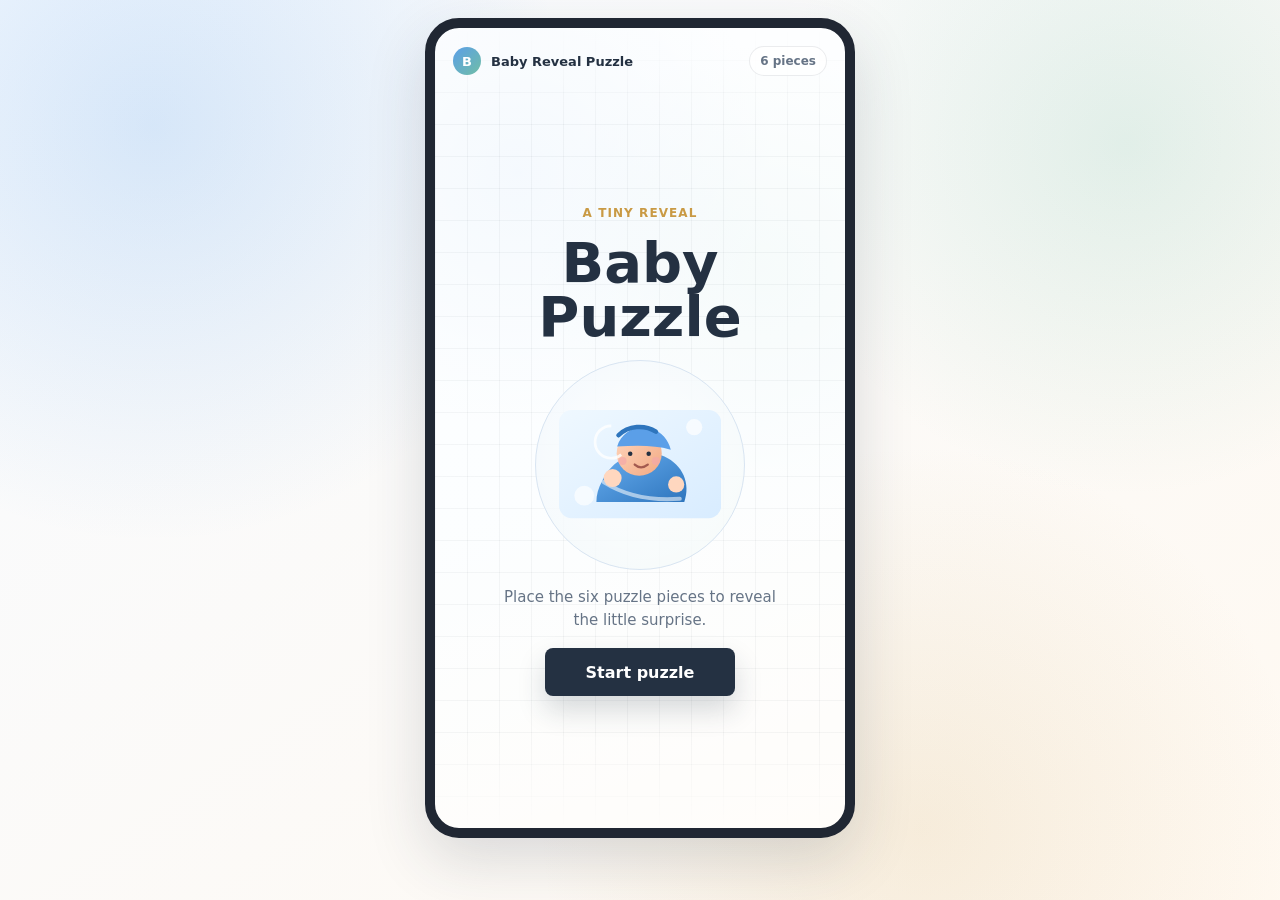
==== index.html @ ad8afa4a "Add baby reveal puzzle game" ====
<!doctype html>
<html lang="en">
<head>
  <meta charset="utf-8">
  <meta name="viewport" content="width=device-width, initial-scale=1">
  <title>Baby Boy Reveal Puzzle</title>
  <style>
    :root {
      color-scheme: light;
      --bg: #f8fbff;
      --ink: #243142;
      --muted: #667486;
      --panel: #ffffff;
      --line: #d9e5f2;
      --blue: #5b9fe8;
      --blue-deep: #2e6fb2;
      --mint: #70bea6;
      --gold: #c99a44;
      --rose: #e7a7b0;
      --shadow: 0 22px 60px rgba(36, 49, 66, 0.16);
      font-family: Inter, ui-sans-serif, system-ui, -apple-system, BlinkMacSystemFont, "Segoe UI", sans-serif;
    }

    * {
      box-sizing: border-box;
    }

    html,
    body {
      min-height: 100%;
      margin: 0;
    }

    body {
      display: grid;
      place-items: center;
      padding: 18px;
      background:
        radial-gradient(circle at 12% 14%, rgba(91, 159, 232, 0.22), transparent 26rem),
        radial-gradient(circle at 88% 16%, rgba(112, 190, 166, 0.19), transparent 22rem),
        radial-gradient(circle at 72% 92%, rgba(201, 154, 68, 0.14), transparent 24rem),
        linear-gradient(145deg, #f8fbff, #fff9f1);
      color: var(--ink);
      overflow-x: hidden;
    }

    button {
      font: inherit;
      border: 0;
      cursor: pointer;
    }

    .phone {
      width: min(430px, 100%);
      min-height: min(820px, calc(100vh - 36px));
      display: grid;
      grid-template-rows: auto 1fr auto;
      position: relative;
      overflow: hidden;
      border: 10px solid #202733;
      border-radius: 34px;
      box-shadow: var(--shadow);
      background:
        linear-gradient(rgba(255, 255, 255, 0.72), rgba(255, 255, 255, 0.72)),
        radial-gradient(circle at 20% 18%, rgba(91, 159, 232, 0.18), transparent 16rem),
        radial-gradient(circle at 80% 30%, rgba(112, 190, 166, 0.16), transparent 14rem),
        linear-gradient(160deg, #fafdff, #f4fbff 54%, #fff8ed);
    }

    .phone::before {
      content: "";
      position: absolute;
      inset: 0;
      pointer-events: none;
      background-image:
        linear-gradient(90deg, rgba(36, 49, 66, 0.045) 1px, transparent 1px),
        linear-gradient(rgba(36, 49, 66, 0.045) 1px, transparent 1px);
      background-size: 32px 32px;
      mask-image: linear-gradient(to bottom, transparent, black 12%, black 88%, transparent);
    }

    .topbar {
      position: relative;
      z-index: 2;
      display: flex;
      align-items: center;
      justify-content: space-between;
      padding: 18px 18px 8px;
      gap: 12px;
    }

    .brand {
      display: flex;
      align-items: center;
      gap: 10px;
      color: var(--ink);
      font-size: 13px;
      font-weight: 600;
    }

    .brand-mark {
      width: 28px;
      height: 28px;
      display: grid;
      place-items: center;
      border-radius: 50%;
      background: linear-gradient(135deg, var(--blue), var(--mint));
      color: #fff;
      font-weight: 700;
    }

    .status {
      border-radius: 999px;
      padding: 7px 10px;
      border: 1px solid rgba(36, 49, 66, 0.09);
      background: rgba(255, 255, 255, 0.72);
      color: var(--muted);
      font-size: 12px;
      font-weight: 600;
    }

    .screen {
      position: relative;
      z-index: 1;
      display: grid;
      align-content: center;
      gap: 18px;
      padding: 12px 18px 22px;
      min-height: 0;
    }

    .intro,
    .reveal {
      display: grid;
      justify-items: center;
      text-align: center;
      gap: 16px;
      padding: 22px 10px;
    }

    .eyebrow {
      margin: 0;
      color: var(--gold);
      text-transform: uppercase;
      letter-spacing: 0.09em;
      font-size: 12px;
      font-weight: 700;
    }

    h1,
    h2 {
      margin: 0;
      color: var(--ink);
      font-weight: 700;
      letter-spacing: 0;
    }

    h1 {
      max-width: 10ch;
      font-size: clamp(38px, 12vw, 56px);
      line-height: 0.96;
    }

    h2 {
      max-width: 12ch;
      font-size: clamp(32px, 9vw, 46px);
      line-height: 1.02;
    }

    .copy {
      max-width: 30ch;
      margin: 0;
      color: var(--muted);
      font-size: 15px;
      line-height: 1.55;
    }

    .primary,
    .secondary {
      min-height: 48px;
      min-width: 190px;
      display: inline-flex;
      align-items: center;
      justify-content: center;
      border-radius: 8px;
      padding: 12px 16px;
      font-weight: 700;
      text-decoration: none;
    }

    .primary {
      background: var(--ink);
      color: #fff;
      box-shadow: 0 14px 28px rgba(36, 49, 66, 0.18);
    }

    .secondary {
      background: rgba(255, 255, 255, 0.76);
      color: var(--ink);
      border: 1px solid var(--line);
    }

    .baby-hero {
      width: min(210px, 74vw);
      aspect-ratio: 1;
      display: grid;
      place-items: center;
      border-radius: 50%;
      background:
        radial-gradient(circle at 50% 45%, rgba(255, 255, 255, 0.96), rgba(255, 255, 255, 0.62)),
        linear-gradient(135deg, rgba(91, 159, 232, 0.2), rgba(112, 190, 166, 0.16));
      border: 1px solid var(--line);
    }

    .baby-hero svg,
    .baby-final svg {
      width: 78%;
      height: 78%;
      display: block;
    }

    .game {
      display: none;
      gap: 14px;
      align-content: start;
      padding-top: 2px;
    }

    .game.is-active {
      display: grid;
    }

    .board-wrap {
      display: grid;
      justify-items: center;
      gap: 10px;
    }

    .board {
      width: min(336px, calc(100vw - 72px));
      aspect-ratio: 3 / 2;
      display: grid;
      grid-template-columns: repeat(3, 1fr);
      grid-template-rows: repeat(2, 1fr);
      gap: 6px;
      padding: 6px;
      border-radius: 12px;
      border: 1px solid var(--line);
      background: rgba(255, 255, 255, 0.68);
      box-shadow: 0 18px 38px rgba(36, 49, 66, 0.11);
    }

    .slot,
    .piece {
      position: relative;
      min-width: 0;
      min-height: 0;
      border-radius: 8px;
      overflow: hidden;
      user-select: none;
    }

    .slot {
      border: 1px dashed rgba(46, 111, 178, 0.34);
      background:
        linear-gradient(135deg, rgba(91, 159, 232, 0.08), rgba(112, 190, 166, 0.06));
    }

    .slot.is-hover {
      border-color: var(--blue);
      background: rgba(91, 159, 232, 0.14);
    }

    .piece {
      display: grid;
      place-items: center;
      border: 1px solid rgba(36, 49, 66, 0.12);
      background-image: var(--baby-image);
      background-size: 300% 200%;
      box-shadow: 0 10px 18px rgba(36, 49, 66, 0.1);
      cursor: grab;
      touch-action: none;
    }

    .piece:active {
      cursor: grabbing;
    }

    .piece.is-selected {
      outline: 3px solid rgba(91, 159, 232, 0.42);
      outline-offset: 2px;
    }

    .piece.is-locked {
      width: 100%;
      height: 100%;
      border: 0;
      box-shadow: none;
      cursor: default;
    }

    .piece.is-locked::after {
      content: "";
      position: absolute;
      inset: 0;
      border: 1px solid rgba(255, 255, 255, 0.38);
      border-radius: inherit;
      pointer-events: none;
    }

    .tray {
      width: min(336px, calc(100vw - 72px));
      min-height: 156px;
      display: grid;
      grid-template-columns: repeat(3, 1fr);
      gap: 8px;
      justify-self: center;
      padding: 8px;
      border-radius: 12px;
      background: rgba(255, 255, 255, 0.58);
      border: 1px solid rgba(217, 229, 242, 0.8);
    }

    .tray .piece {
      aspect-ratio: 3 / 2;
    }

    .progress {
      width: min(336px, calc(100vw - 72px));
      justify-self: center;
      display: grid;
      gap: 7px;
      color: var(--muted);
      font-size: 13px;
      font-weight: 700;
    }

    .progress-line {
      height: 8px;
      overflow: hidden;
      border-radius: 999px;
      background: rgba(36, 49, 66, 0.1);
    }

    .progress-line span {
      display: block;
      width: 0%;
      height: 100%;
      border-radius: inherit;
      background: linear-gradient(90deg, var(--blue), var(--mint), var(--gold));
      transition: width 180ms ease;
    }

    .message {
      min-height: 20px;
      margin: 0;
      color: var(--muted);
      font-size: 13px;
      text-align: center;
    }

    .reveal {
      display: none;
      align-self: center;
    }

    .reveal.is-active {
      display: grid;
    }

    .baby-final {
      width: min(230px, 72vw);
      aspect-ratio: 1;
      display: grid;
      place-items: center;
      border-radius: 30px;
      border: 1px solid var(--line);
      background:
        radial-gradient(circle at 50% 35%, rgba(255, 255, 255, 0.96), rgba(255, 255, 255, 0.72)),
        linear-gradient(135deg, rgba(91, 159, 232, 0.2), rgba(112, 190, 166, 0.12));
      box-shadow: 0 18px 38px rgba(36, 49, 66, 0.11);
    }

    .confetti {
      position: absolute;
      inset: 0;
      overflow: hidden;
      pointer-events: none;
      z-index: 4;
    }

    .confetti i {
      position: absolute;
      width: 8px;
      height: 14px;
      border-radius: 3px;
      opacity: 0;
      animation: confetti 1200ms ease-out forwards;
    }

    @keyframes confetti {
      0% { transform: translateY(20px) rotate(0deg); opacity: 0; }
      20% { opacity: 1; }
      100% { transform: translateY(-220px) rotate(320deg); opacity: 0; }
    }

    .hidden {
      display: none !important;
    }

    .no-js .js-only {
      display: none !important;
    }

    .no-js .no-js-note {
      display: grid;
    }

    .no-js-note {
      display: none;
      justify-items: center;
      text-align: center;
      gap: 12px;
      padding: 28px 16px;
    }

    @media (max-width: 420px) {
      body {
        padding: 0;
      }

      .phone {
        min-height: 100vh;
        width: 100%;
        border: 0;
        border-radius: 0;
      }

      .screen {
        padding-left: 14px;
        padding-right: 14px;
      }

      .board,
      .tray,
      .progress {
        width: min(344px, calc(100vw - 28px));
      }
    }
  </style>
</head>
<body class="no-js">
  <main class="phone">
    <div class="confetti" id="confetti" aria-hidden="true"></div>
    <header class="topbar">
      <div class="brand">
        <span class="brand-mark" aria-hidden="true">B</span>
        <span>Baby Reveal Puzzle</span>
      </div>
      <span class="status" id="statusText">6 pieces</span>
    </header>

    <section class="screen">
      <section class="intro js-only" id="introScreen" aria-label="Game intro">
        <p class="eyebrow">A tiny reveal</p>
        <h1>Baby Puzzle</h1>
        <div class="baby-hero" aria-hidden="true" id="heroBaby"></div>
        <p class="copy">Place the six puzzle pieces to reveal the little surprise.</p>
        <button type="button" class="primary" id="startButton">Start puzzle</button>
      </section>

      <section class="no-js-note" aria-label="Browser required">
        <p class="eyebrow">Almost there</p>
        <h2>Open in browser</h2>
        <p class="copy">This puzzle needs a browser to run. Open the link in Safari, Chrome, or Edge.</p>
      </section>

      <section class="game js-only" id="gameScreen" aria-label="Baby reveal puzzle">
        <div class="progress">
          <span id="progressText">0 / 6 pieces placed</span>
          <div class="progress-line" aria-hidden="true"><span id="progressFill"></span></div>
        </div>
        <div class="board-wrap">
          <div class="board" id="board" aria-label="Puzzle board"></div>
          <p class="message" id="messageText">Tap a piece, then tap its matching place.</p>
        </div>
        <div class="tray" id="tray" aria-label="Puzzle pieces"></div>
      </section>

      <section class="reveal js-only" id="revealScreen" aria-label="Baby reveal">
        <p class="eyebrow">Baby reveal</p>
        <h2>Congratulations, the baby is a boy!</h2>
        <div class="baby-final" aria-hidden="true" id="finalBaby"></div>
        <p class="copy">A little boy is on the way.</p>
        <button type="button" class="secondary" id="againButton">Play again</button>
      </section>
    </section>
  </main>

  <script>
    (function () {
      "use strict";

      var babySvg =
        '<svg xmlns="http://www.w3.org/2000/svg" viewBox="0 0 360 240">' +
        '<defs>' +
        '<linearGradient id="bg" x1="0" x2="1" y1="0" y2="1"><stop stop-color="#eff8ff"/><stop offset="1" stop-color="#d8ecff"/></linearGradient>' +
        '<linearGradient id="blanket" x1="0" x2="1" y1="0" y2="1"><stop stop-color="#68aef0"/><stop offset="1" stop-color="#2e75bd"/></linearGradient>' +
        '<linearGradient id="skin" x1="0" x2="1" y1="0" y2="1"><stop stop-color="#ffd7bf"/><stop offset="1" stop-color="#f2a982"/></linearGradient>' +
        '</defs>' +
        '<rect width="360" height="240" rx="28" fill="url(#bg)"/>' +
        '<circle cx="300" cy="38" r="18" fill="#ffffff" opacity=".7"/><circle cx="56" cy="190" r="22" fill="#ffffff" opacity=".65"/>' +
        '<path d="M96 157c23-51 84-78 138-54 40 18 59 60 44 101H83c0-15 4-31 13-47Z" fill="url(#blanket)"/>' +
        '<path d="M99 160c46 29 102 42 169 37" fill="none" stroke="#ffffff" stroke-width="9" stroke-linecap="round" opacity=".55"/>' +
        '<circle cx="178" cy="96" r="50" fill="url(#skin)"/>' +
        '<path d="M129 81c10-33 43-50 76-40 22 7 38 25 43 47-34-10-74-10-119-7Z" fill="#5b9fe8"/>' +
        '<circle cx="158" cy="97" r="5" fill="#243142"/><circle cx="199" cy="97" r="5" fill="#243142"/>' +
        '<path d="M168 121c9 8 19 8 29 0" fill="none" stroke="#a35a4f" stroke-width="5" stroke-linecap="round"/>' +
        '<circle cx="141" cy="113" r="9" fill="#f3a8a8" opacity=".7"/><circle cx="215" cy="113" r="9" fill="#f3a8a8" opacity=".7"/>' +
        '<path d="M132 56c22-22 58-24 83-8" fill="none" stroke="#2e75bd" stroke-width="10" stroke-linecap="round"/>' +
        '<circle cx="119" cy="151" r="20" fill="#ffd7bf"/><circle cx="260" cy="165" r="18" fill="#ffd7bf"/>' +
        '<path d="M116 35c-20 0-36 16-36 36s16 36 36 36c8 0 16-3 22-8" fill="none" stroke="#ffffff" stroke-width="6" opacity=".8"/>' +
        '</svg>';

      var babyData = "data:image/svg+xml;charset=utf-8," + encodeURIComponent(babySvg);
      var pieces = [];
      var selectedPiece = null;
      var placed = 0;
      var rows = 2;
      var cols = 3;
      var total = rows * cols;
      var els = {};

      function byId(id) {
        return document.getElementById(id);
      }

      function cacheEls() {
        [
          "heroBaby", "finalBaby", "introScreen", "gameScreen", "revealScreen",
          "board", "tray", "messageText", "progressText", "progressFill",
          "startButton", "againButton", "statusText", "confetti"
        ].forEach(function (id) {
          els[id] = byId(id);
        });
      }

      function shuffle(items) {
        var copy = items.slice();
        for (var i = copy.length - 1; i > 0; i -= 1) {
          var j = Math.floor(Math.random() * (i + 1));
          var temp = copy[i];
          copy[i] = copy[j];
          copy[j] = temp;
        }
        return copy;
      }

      function pieceStyle(index) {
        var col = index % cols;
        var row = Math.floor(index / cols);
        return {
          x: (col * 50) + "%",
          y: (row * 100) + "%"
        };
      }

      function makePiece(index) {
        var button = document.createElement("button");
        var pos = pieceStyle(index);
        button.type = "button";
        button.className = "piece";
        button.dataset.index = String(index);
        button.setAttribute("aria-label", "Puzzle piece " + (index + 1));
        button.style.setProperty("--baby-image", "url('" + babyData + "')");
        button.style.backgroundPosition = pos.x + " " + pos.y;
        button.draggable = true;
        button.addEventListener("click", function () {
          selectPiece(button);
        });
        button.addEventListener("dragstart", function (event) {
          event.dataTransfer.setData("text/plain", String(index));
          selectPiece(button);
        });
        return button;
      }

      function makeSlot(index) {
        var slot = document.createElement("button");
        slot.type = "button";
        slot.className = "slot";
        slot.dataset.index = String(index);
        slot.setAttribute("aria-label", "Puzzle place " + (index + 1));
        slot.addEventListener("click", function () {
          if (selectedPiece) {
            tryPlace(selectedPiece, slot);
          }
        });
        slot.addEventListener("dragover", function (event) {
          event.preventDefault();
          slot.classList.add("is-hover");
        });
        slot.addEventListener("dragleave", function () {
          slot.classList.remove("is-hover");
        });
        slot.addEventListener("drop", function (event) {
          event.preventDefault();
          slot.classList.remove("is-hover");
          var index = event.dataTransfer.getData("text/plain");
          var piece = els.tray.querySelector('.piece[data-index="' + index + '"]');
          if (piece) {
            tryPlace(piece, slot);
          }
        });
        return slot;
      }

      function selectPiece(piece) {
        if (piece.classList.contains("is-locked")) {
          return;
        }
        if (selectedPiece) {
          selectedPiece.classList.remove("is-selected");
        }
        selectedPiece = piece;
        selectedPiece.classList.add("is-selected");
        els.messageText.textContent = "Now tap where this piece belongs.";
      }

      function tryPlace(piece, slot) {
        if (slot.children.length) {
          els.messageText.textContent = "That spot is already filled.";
          return;
        }
        if (piece.dataset.index !== slot.dataset.index) {
          els.messageText.textContent = "Almost. Try another spot.";
          return;
        }
        piece.classList.remove("is-selected");
        piece.classList.add("is-locked");
        piece.draggable = false;
        slot.appendChild(piece);
        selectedPiece = null;
        placed += 1;
        updateProgress();
        els.messageText.textContent = "Nice. Keep going.";
        if (placed === total) {
          window.setTimeout(showReveal, 450);
        }
      }

      function updateProgress() {
        els.progressText.textContent = placed + " / " + total + " pieces placed";
        els.progressFill.style.width = ((placed / total) * 100) + "%";
      }

      function buildBoard() {
        els.board.innerHTML = "";
        els.tray.innerHTML = "";
        selectedPiece = null;
        placed = 0;
        pieces = [];
        for (var i = 0; i < total; i += 1) {
          els.board.appendChild(makeSlot(i));
          pieces.push(makePiece(i));
        }
        shuffle(pieces).forEach(function (piece) {
          els.tray.appendChild(piece);
        });
        updateProgress();
        els.messageText.textContent = "Tap a piece, then tap its matching place.";
      }

      function showIntro() {
        els.introScreen.classList.remove("hidden");
        els.gameScreen.classList.remove("is-active");
        els.revealScreen.classList.remove("is-active");
        els.statusText.textContent = "6 pieces";
      }

      function startGame() {
        buildBoard();
        els.introScreen.classList.add("hidden");
        els.gameScreen.classList.add("is-active");
        els.revealScreen.classList.remove("is-active");
        els.statusText.textContent = "Puzzle";
      }

      function showReveal() {
        els.gameScreen.classList.remove("is-active");
        els.revealScreen.classList.add("is-active");
        els.statusText.textContent = "It's a boy";
        burstConfetti();
      }

      function burstConfetti() {
        var colors = ["#5b9fe8", "#70bea6", "#c99a44", "#ffffff", "#2e6fb2"];
        els.confetti.innerHTML = "";
        for (var i = 0; i < 44; i += 1) {
          var bit = document.createElement("i");
          bit.style.left = (8 + Math.random() * 84) + "%";
          bit.style.bottom = (18 + Math.random() * 24) + "%";
          bit.style.background = colors[i % colors.length];
          bit.style.animationDelay = (Math.random() * 280) + "ms";
          els.confetti.appendChild(bit);
        }
        window.setTimeout(function () {
          els.confetti.innerHTML = "";
        }, 1800);
      }

      function init() {
        document.body.classList.remove("no-js");
        document.body.classList.add("js");
        cacheEls();
        document.documentElement.style.setProperty("--baby-image", "url('" + babyData + "')");
        els.heroBaby.innerHTML = babySvg;
        els.finalBaby.innerHTML = babySvg;
        els.startButton.addEventListener("click", startGame);
        els.againButton.addEventListener("click", startGame);
        showIntro();
      }

      if (document.readyState === "loading") {
        document.addEventListener("DOMContentLoaded", init);
      } else {
        init();
      }
    })();
  </script>
</body>
</html>
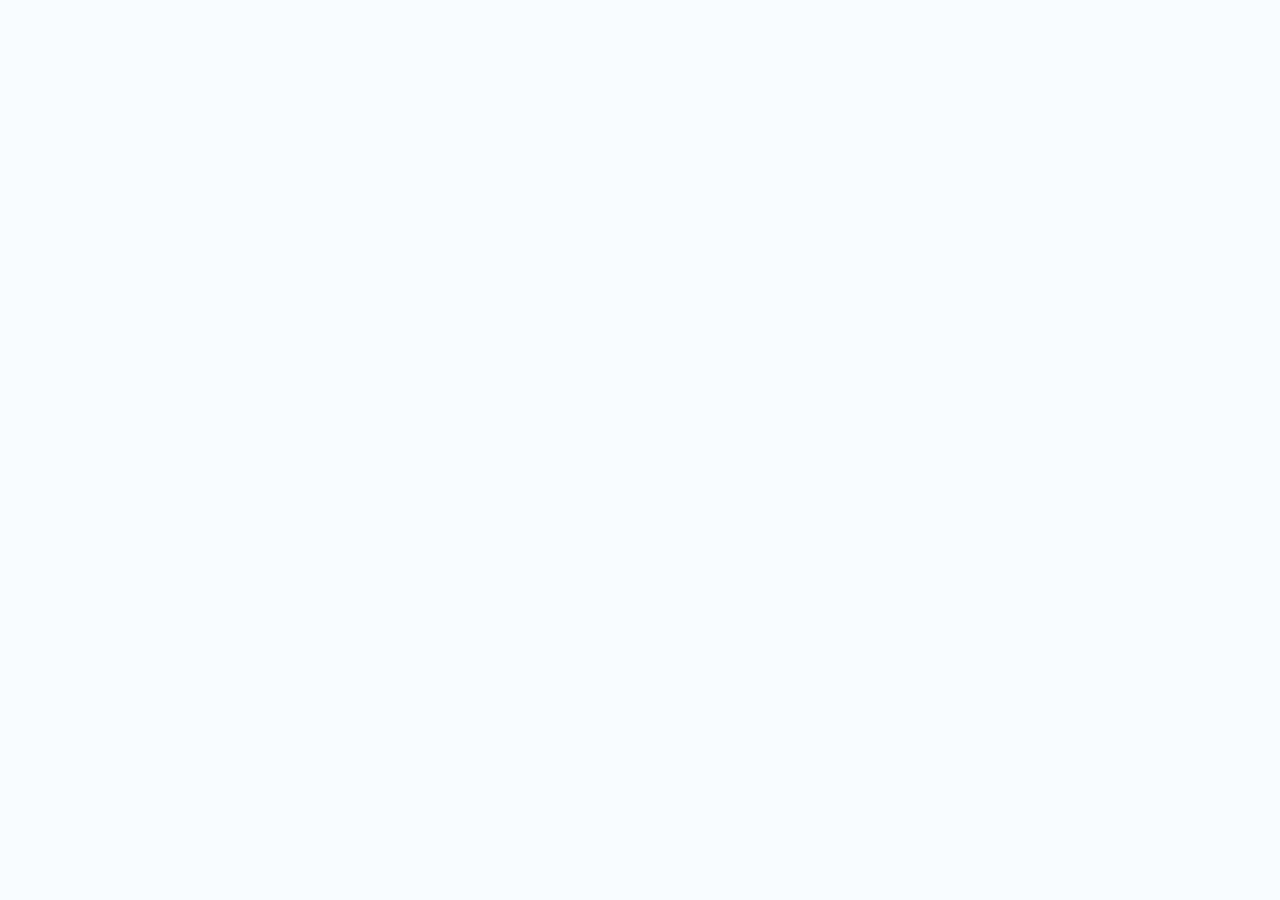
==== commit 1c3fbd81: "Load updated surprise game" ====
--- a/index.html
+++ b/index.html
@@ -3,730 +3,41 @@
 <head>
   <meta charset="utf-8">
   <meta name="viewport" content="width=device-width, initial-scale=1">
-  <title>Baby Boy Reveal Puzzle</title>
+  <title>Let's Play With Me</title>
   <style>
-    :root {
-      color-scheme: light;
-      --bg: #f8fbff;
-      --ink: #243142;
-      --muted: #667486;
-      --panel: #ffffff;
-      --line: #d9e5f2;
-      --blue: #5b9fe8;
-      --blue-deep: #2e6fb2;
-      --mint: #70bea6;
-      --gold: #c99a44;
-      --rose: #e7a7b0;
-      --shadow: 0 22px 60px rgba(36, 49, 66, 0.16);
-      font-family: Inter, ui-sans-serif, system-ui, -apple-system, BlinkMacSystemFont, "Segoe UI", sans-serif;
+    html,
+    body {
+      width: 100%;
+      height: 100%;
+      margin: 0;
+      background: #f8fbff;
     }
 
-    * {
-      box-sizing: border-box;
-    }
-
-    html,
-    body {
-      min-height: 100%;
-      margin: 0;
-    }
-
-    body {
-      display: grid;
-      place-items: center;
-      padding: 18px;
-      background:
-        radial-gradient(circle at 12% 14%, rgba(91, 159, 232, 0.22), transparent 26rem),
-        radial-gradient(circle at 88% 16%, rgba(112, 190, 166, 0.19), transparent 22rem),
-        radial-gradient(circle at 72% 92%, rgba(201, 154, 68, 0.14), transparent 24rem),
-        linear-gradient(145deg, #f8fbff, #fff9f1);
-      color: var(--ink);
-      overflow-x: hidden;
-    }
-
-    button {
-      font: inherit;
-      border: 0;
-      cursor: pointer;
-    }
-
-    .phone {
-      width: min(430px, 100%);
-      min-height: min(820px, calc(100vh - 36px));
-      display: grid;
-      grid-template-rows: auto 1fr auto;
-      position: relative;
-      overflow: hidden;
-      border: 10px solid #202733;
-      border-radius: 34px;
-      box-shadow: var(--shadow);
-      background:
-        linear-gradient(rgba(255, 255, 255, 0.72), rgba(255, 255, 255, 0.72)),
-        radial-gradient(circle at 20% 18%, rgba(91, 159, 232, 0.18), transparent 16rem),
-        radial-gradient(circle at 80% 30%, rgba(112, 190, 166, 0.16), transparent 14rem),
-        linear-gradient(160deg, #fafdff, #f4fbff 54%, #fff8ed);
-    }
-
-    .phone::before {
-      content: "";
-      position: absolute;
-      inset: 0;
-      pointer-events: none;
-      background-image:
-        linear-gradient(90deg, rgba(36, 49, 66, 0.045) 1px, transparent 1px),
-        linear-gradient(rgba(36, 49, 66, 0.045) 1px, transparent 1px);
-      background-size: 32px 32px;
-      mask-image: linear-gradient(to bottom, transparent, black 12%, black 88%, transparent);
-    }
-
-    .topbar {
-      position: relative;
-      z-index: 2;
-      display: flex;
-      align-items: center;
-      justify-content: space-between;
-      padding: 18px 18px 8px;
-      gap: 12px;
-    }
-
-    .brand {
-      display: flex;
-      align-items: center;
-      gap: 10px;
-      color: var(--ink);
-      font-size: 13px;
-      font-weight: 600;
-    }
-
-    .brand-mark {
-      width: 28px;
-      height: 28px;
-      display: grid;
-      place-items: center;
-      border-radius: 50%;
-      background: linear-gradient(135deg, var(--blue), var(--mint));
-      color: #fff;
-      font-weight: 700;
-    }
-
-    .status {
-      border-radius: 999px;
-      padding: 7px 10px;
-      border: 1px solid rgba(36, 49, 66, 0.09);
-      background: rgba(255, 255, 255, 0.72);
-      color: var(--muted);
-      font-size: 12px;
-      font-weight: 600;
-    }
-
-    .screen {
-      position: relative;
-      z-index: 1;
-      display: grid;
-      align-content: center;
-      gap: 18px;
-      padding: 12px 18px 22px;
-      min-height: 0;
-    }
-
-    .intro,
-    .reveal {
-      display: grid;
-      justify-items: center;
-      text-align: center;
-      gap: 16px;
-      padding: 22px 10px;
-    }
-
-    .eyebrow {
-      margin: 0;
-      color: var(--gold);
-      text-transform: uppercase;
-      letter-spacing: 0.09em;
-      font-size: 12px;
-      font-weight: 700;
-    }
-
-    h1,
-    h2 {
-      margin: 0;
-      color: var(--ink);
-      font-weight: 700;
-      letter-spacing: 0;
-    }
-
-    h1 {
-      max-width: 10ch;
-      font-size: clamp(38px, 12vw, 56px);
-      line-height: 0.96;
-    }
-
-    h2 {
-      max-width: 12ch;
-      font-size: clamp(32px, 9vw, 46px);
-      line-height: 1.02;
-    }
-
-    .copy {
-      max-width: 30ch;
-      margin: 0;
-      color: var(--muted);
-      font-size: 15px;
-      line-height: 1.55;
-    }
-
-    .primary,
-    .secondary {
-      min-height: 48px;
-      min-width: 190px;
-      display: inline-flex;
-      align-items: center;
-      justify-content: center;
-      border-radius: 8px;
-      padding: 12px 16px;
-      font-weight: 700;
-      text-decoration: none;
-    }
-
-    .primary {
-      background: var(--ink);
-      color: #fff;
-      box-shadow: 0 14px 28px rgba(36, 49, 66, 0.18);
-    }
-
-    .secondary {
-      background: rgba(255, 255, 255, 0.76);
-      color: var(--ink);
-      border: 1px solid var(--line);
-    }
-
-    .baby-hero {
-      width: min(210px, 74vw);
-      aspect-ratio: 1;
-      display: grid;
-      place-items: center;
-      border-radius: 50%;
-      background:
-        radial-gradient(circle at 50% 45%, rgba(255, 255, 255, 0.96), rgba(255, 255, 255, 0.62)),
-        linear-gradient(135deg, rgba(91, 159, 232, 0.2), rgba(112, 190, 166, 0.16));
-      border: 1px solid var(--line);
-    }
-
-    .baby-hero svg,
-    .baby-final svg {
-      width: 78%;
-      height: 78%;
-      display: block;
-    }
-
-    .game {
-      display: none;
-      gap: 14px;
-      align-content: start;
-      padding-top: 2px;
-    }
-
-    .game.is-active {
-      display: grid;
-    }
-
-    .board-wrap {
-      display: grid;
-      justify-items: center;
-      gap: 10px;
-    }
-
-    .board {
-      width: min(336px, calc(100vw - 72px));
-      aspect-ratio: 3 / 2;
-      display: grid;
-      grid-template-columns: repeat(3, 1fr);
-      grid-template-rows: repeat(2, 1fr);
-      gap: 6px;
-      padding: 6px;
-      border-radius: 12px;
-      border: 1px solid var(--line);
-      background: rgba(255, 255, 255, 0.68);
-      box-shadow: 0 18px 38px rgba(36, 49, 66, 0.11);
-    }
-
-    .slot,
-    .piece {
-      position: relative;
-      min-width: 0;
-      min-height: 0;
-      border-radius: 8px;
-      overflow: hidden;
-      user-select: none;
-    }
-
-    .slot {
-      border: 1px dashed rgba(46, 111, 178, 0.34);
-      background:
-        linear-gradient(135deg, rgba(91, 159, 232, 0.08), rgba(112, 190, 166, 0.06));
-    }
-
-    .slot.is-hover {
-      border-color: var(--blue);
-      background: rgba(91, 159, 232, 0.14);
-    }
-
-    .piece {
-      display: grid;
-      place-items: center;
-      border: 1px solid rgba(36, 49, 66, 0.12);
-      background-image: var(--baby-image);
-      background-size: 300% 200%;
-      box-shadow: 0 10px 18px rgba(36, 49, 66, 0.1);
-      cursor: grab;
-      touch-action: none;
-    }
-
-    .piece:active {
-      cursor: grabbing;
-    }
-
-    .piece.is-selected {
-      outline: 3px solid rgba(91, 159, 232, 0.42);
-      outline-offset: 2px;
-    }
-
-    .piece.is-locked {
+    iframe {
       width: 100%;
       height: 100%;
       border: 0;
-      box-shadow: none;
-      cursor: default;
+      display: block;
+      background: #f8fbff;
     }
 
-    .piece.is-locked::after {
-      content: "";
-      position: absolute;
-      inset: 0;
-      border: 1px solid rgba(255, 255, 255, 0.38);
-      border-radius: inherit;
-      pointer-events: none;
+    .fallback {
+      min-height: 100%;
+      display: grid;
+      place-items: center;
+      font-family: Arial, sans-serif;
     }
 
-    .tray {
-      width: min(336px, calc(100vw - 72px));
-      min-height: 156px;
-      display: grid;
-      grid-template-columns: repeat(3, 1fr);
-      gap: 8px;
-      justify-self: center;
-      padding: 8px;
-      border-radius: 12px;
-      background: rgba(255, 255, 255, 0.58);
-      border: 1px solid rgba(217, 229, 242, 0.8);
-    }
-
-    .tray .piece {
-      aspect-ratio: 3 / 2;
-    }
-
-    .progress {
-      width: min(336px, calc(100vw - 72px));
-      justify-self: center;
-      display: grid;
-      gap: 7px;
-      color: var(--muted);
-      font-size: 13px;
+    .fallback a {
+      color: #1f2a44;
       font-weight: 700;
-    }
-
-    .progress-line {
-      height: 8px;
-      overflow: hidden;
-      border-radius: 999px;
-      background: rgba(36, 49, 66, 0.1);
-    }
-
-    .progress-line span {
-      display: block;
-      width: 0%;
-      height: 100%;
-      border-radius: inherit;
-      background: linear-gradient(90deg, var(--blue), var(--mint), var(--gold));
-      transition: width 180ms ease;
-    }
-
-    .message {
-      min-height: 20px;
-      margin: 0;
-      color: var(--muted);
-      font-size: 13px;
-      text-align: center;
-    }
-
-    .reveal {
-      display: none;
-      align-self: center;
-    }
-
-    .reveal.is-active {
-      display: grid;
-    }
-
-    .baby-final {
-      width: min(230px, 72vw);
-      aspect-ratio: 1;
-      display: grid;
-      place-items: center;
-      border-radius: 30px;
-      border: 1px solid var(--line);
-      background:
-        radial-gradient(circle at 50% 35%, rgba(255, 255, 255, 0.96), rgba(255, 255, 255, 0.72)),
-        linear-gradient(135deg, rgba(91, 159, 232, 0.2), rgba(112, 190, 166, 0.12));
-      box-shadow: 0 18px 38px rgba(36, 49, 66, 0.11);
-    }
-
-    .confetti {
-      position: absolute;
-      inset: 0;
-      overflow: hidden;
-      pointer-events: none;
-      z-index: 4;
-    }
-
-    .confetti i {
-      position: absolute;
-      width: 8px;
-      height: 14px;
-      border-radius: 3px;
-      opacity: 0;
-      animation: confetti 1200ms ease-out forwards;
-    }
-
-    @keyframes confetti {
-      0% { transform: translateY(20px) rotate(0deg); opacity: 0; }
-      20% { opacity: 1; }
-      100% { transform: translateY(-220px) rotate(320deg); opacity: 0; }
-    }
-
-    .hidden {
-      display: none !important;
-    }
-
-    .no-js .js-only {
-      display: none !important;
-    }
-
-    .no-js .no-js-note {
-      display: grid;
-    }
-
-    .no-js-note {
-      display: none;
-      justify-items: center;
-      text-align: center;
-      gap: 12px;
-      padding: 28px 16px;
-    }
-
-    @media (max-width: 420px) {
-      body {
-        padding: 0;
-      }
-
-      .phone {
-        min-height: 100vh;
-        width: 100%;
-        border: 0;
-        border-radius: 0;
-      }
-
-      .screen {
-        padding-left: 14px;
-        padding-right: 14px;
-      }
-
-      .board,
-      .tray,
-      .progress {
-        width: min(344px, calc(100vw - 28px));
-      }
     }
   </style>
 </head>
-<body class="no-js">
-  <main class="phone">
-    <div class="confetti" id="confetti" aria-hidden="true"></div>
-    <header class="topbar">
-      <div class="brand">
-        <span class="brand-mark" aria-hidden="true">B</span>
-        <span>Baby Reveal Puzzle</span>
-      </div>
-      <span class="status" id="statusText">6 pieces</span>
-    </header>
-
-    <section class="screen">
-      <section class="intro js-only" id="introScreen" aria-label="Game intro">
-        <p class="eyebrow">A tiny reveal</p>
-        <h1>Baby Puzzle</h1>
-        <div class="baby-hero" aria-hidden="true" id="heroBaby"></div>
-        <p class="copy">Place the six puzzle pieces to reveal the little surprise.</p>
-        <button type="button" class="primary" id="startButton">Start puzzle</button>
-      </section>
-
-      <section class="no-js-note" aria-label="Browser required">
-        <p class="eyebrow">Almost there</p>
-        <h2>Open in browser</h2>
-        <p class="copy">This puzzle needs a browser to run. Open the link in Safari, Chrome, or Edge.</p>
-      </section>
-
-      <section class="game js-only" id="gameScreen" aria-label="Baby reveal puzzle">
-        <div class="progress">
-          <span id="progressText">0 / 6 pieces placed</span>
-          <div class="progress-line" aria-hidden="true"><span id="progressFill"></span></div>
-        </div>
-        <div class="board-wrap">
-          <div class="board" id="board" aria-label="Puzzle board"></div>
-          <p class="message" id="messageText">Tap a piece, then tap its matching place.</p>
-        </div>
-        <div class="tray" id="tray" aria-label="Puzzle pieces"></div>
-      </section>
-
-      <section class="reveal js-only" id="revealScreen" aria-label="Baby reveal">
-        <p class="eyebrow">Baby reveal</p>
-        <h2>Congratulations, the baby is a boy!</h2>
-        <div class="baby-final" aria-hidden="true" id="finalBaby"></div>
-        <p class="copy">A little boy is on the way.</p>
-        <button type="button" class="secondary" id="againButton">Play again</button>
-      </section>
-    </section>
-  </main>
-
-  <script>
-    (function () {
-      "use strict";
-
-      var babySvg =
-        '<svg xmlns="http://www.w3.org/2000/svg" viewBox="0 0 360 240">' +
-        '<defs>' +
-        '<linearGradient id="bg" x1="0" x2="1" y1="0" y2="1"><stop stop-color="#eff8ff"/><stop offset="1" stop-color="#d8ecff"/></linearGradient>' +
-        '<linearGradient id="blanket" x1="0" x2="1" y1="0" y2="1"><stop stop-color="#68aef0"/><stop offset="1" stop-color="#2e75bd"/></linearGradient>' +
-        '<linearGradient id="skin" x1="0" x2="1" y1="0" y2="1"><stop stop-color="#ffd7bf"/><stop offset="1" stop-color="#f2a982"/></linearGradient>' +
-        '</defs>' +
-        '<rect width="360" height="240" rx="28" fill="url(#bg)"/>' +
-        '<circle cx="300" cy="38" r="18" fill="#ffffff" opacity=".7"/><circle cx="56" cy="190" r="22" fill="#ffffff" opacity=".65"/>' +
-        '<path d="M96 157c23-51 84-78 138-54 40 18 59 60 44 101H83c0-15 4-31 13-47Z" fill="url(#blanket)"/>' +
-        '<path d="M99 160c46 29 102 42 169 37" fill="none" stroke="#ffffff" stroke-width="9" stroke-linecap="round" opacity=".55"/>' +
-        '<circle cx="178" cy="96" r="50" fill="url(#skin)"/>' +
-        '<path d="M129 81c10-33 43-50 76-40 22 7 38 25 43 47-34-10-74-10-119-7Z" fill="#5b9fe8"/>' +
-        '<circle cx="158" cy="97" r="5" fill="#243142"/><circle cx="199" cy="97" r="5" fill="#243142"/>' +
-        '<path d="M168 121c9 8 19 8 29 0" fill="none" stroke="#a35a4f" stroke-width="5" stroke-linecap="round"/>' +
-        '<circle cx="141" cy="113" r="9" fill="#f3a8a8" opacity=".7"/><circle cx="215" cy="113" r="9" fill="#f3a8a8" opacity=".7"/>' +
-        '<path d="M132 56c22-22 58-24 83-8" fill="none" stroke="#2e75bd" stroke-width="10" stroke-linecap="round"/>' +
-        '<circle cx="119" cy="151" r="20" fill="#ffd7bf"/><circle cx="260" cy="165" r="18" fill="#ffd7bf"/>' +
-        '<path d="M116 35c-20 0-36 16-36 36s16 36 36 36c8 0 16-3 22-8" fill="none" stroke="#ffffff" stroke-width="6" opacity=".8"/>' +
-        '</svg>';
-
-      var babyData = "data:image/svg+xml;charset=utf-8," + encodeURIComponent(babySvg);
-      var pieces = [];
-      var selectedPiece = null;
-      var placed = 0;
-      var rows = 2;
-      var cols = 3;
-      var total = rows * cols;
-      var els = {};
-
-      function byId(id) {
-        return document.getElementById(id);
-      }
-
-      function cacheEls() {
-        [
-          "heroBaby", "finalBaby", "introScreen", "gameScreen", "revealScreen",
-          "board", "tray", "messageText", "progressText", "progressFill",
-          "startButton", "againButton", "statusText", "confetti"
-        ].forEach(function (id) {
-          els[id] = byId(id);
-        });
-      }
-
-      function shuffle(items) {
-        var copy = items.slice();
-        for (var i = copy.length - 1; i > 0; i -= 1) {
-          var j = Math.floor(Math.random() * (i + 1));
-          var temp = copy[i];
-          copy[i] = copy[j];
-          copy[j] = temp;
-        }
-        return copy;
-      }
-
-      function pieceStyle(index) {
-        var col = index % cols;
-        var row = Math.floor(index / cols);
-        return {
-          x: (col * 50) + "%",
-          y: (row * 100) + "%"
-        };
-      }
-
-      function makePiece(index) {
-        var button = document.createElement("button");
-        var pos = pieceStyle(index);
-        button.type = "button";
-        button.className = "piece";
-        button.dataset.index = String(index);
-        button.setAttribute("aria-label", "Puzzle piece " + (index + 1));
-        button.style.setProperty("--baby-image", "url('" + babyData + "')");
-        button.style.backgroundPosition = pos.x + " " + pos.y;
-        button.draggable = true;
-        button.addEventListener("click", function () {
-          selectPiece(button);
-        });
-        button.addEventListener("dragstart", function (event) {
-          event.dataTransfer.setData("text/plain", String(index));
-          selectPiece(button);
-        });
-        return button;
-      }
-
-      function makeSlot(index) {
-        var slot = document.createElement("button");
-        slot.type = "button";
-        slot.className = "slot";
-        slot.dataset.index = String(index);
-        slot.setAttribute("aria-label", "Puzzle place " + (index + 1));
-        slot.addEventListener("click", function () {
-          if (selectedPiece) {
-            tryPlace(selectedPiece, slot);
-          }
-        });
-        slot.addEventListener("dragover", function (event) {
-          event.preventDefault();
-          slot.classList.add("is-hover");
-        });
-        slot.addEventListener("dragleave", function () {
-          slot.classList.remove("is-hover");
-        });
-        slot.addEventListener("drop", function (event) {
-          event.preventDefault();
-          slot.classList.remove("is-hover");
-          var index = event.dataTransfer.getData("text/plain");
-          var piece = els.tray.querySelector('.piece[data-index="' + index + '"]');
-          if (piece) {
-            tryPlace(piece, slot);
-          }
-        });
-        return slot;
-      }
-
-      function selectPiece(piece) {
-        if (piece.classList.contains("is-locked")) {
-          return;
-        }
-        if (selectedPiece) {
-          selectedPiece.classList.remove("is-selected");
-        }
-        selectedPiece = piece;
-        selectedPiece.classList.add("is-selected");
-        els.messageText.textContent = "Now tap where this piece belongs.";
-      }
-
-      function tryPlace(piece, slot) {
-        if (slot.children.length) {
-          els.messageText.textContent = "That spot is already filled.";
-          return;
-        }
-        if (piece.dataset.index !== slot.dataset.index) {
-          els.messageText.textContent = "Almost. Try another spot.";
-          return;
-        }
-        piece.classList.remove("is-selected");
-        piece.classList.add("is-locked");
-        piece.draggable = false;
-        slot.appendChild(piece);
-        selectedPiece = null;
-        placed += 1;
-        updateProgress();
-        els.messageText.textContent = "Nice. Keep going.";
-        if (placed === total) {
-          window.setTimeout(showReveal, 450);
-        }
-      }
-
-      function updateProgress() {
-        els.progressText.textContent = placed + " / " + total + " pieces placed";
-        els.progressFill.style.width = ((placed / total) * 100) + "%";
-      }
-
-      function buildBoard() {
-        els.board.innerHTML = "";
-        els.tray.innerHTML = "";
-        selectedPiece = null;
-        placed = 0;
-        pieces = [];
-        for (var i = 0; i < total; i += 1) {
-          els.board.appendChild(makeSlot(i));
-          pieces.push(makePiece(i));
-        }
-        shuffle(pieces).forEach(function (piece) {
-          els.tray.appendChild(piece);
-        });
-        updateProgress();
-        els.messageText.textContent = "Tap a piece, then tap its matching place.";
-      }
-
-      function showIntro() {
-        els.introScreen.classList.remove("hidden");
-        els.gameScreen.classList.remove("is-active");
-        els.revealScreen.classList.remove("is-active");
-        els.statusText.textContent = "6 pieces";
-      }
-
-      function startGame() {
-        buildBoard();
-        els.introScreen.classList.add("hidden");
-        els.gameScreen.classList.add("is-active");
-        els.revealScreen.classList.remove("is-active");
-        els.statusText.textContent = "Puzzle";
-      }
-
-      function showReveal() {
-        els.gameScreen.classList.remove("is-active");
-        els.revealScreen.classList.add("is-active");
-        els.statusText.textContent = "It's a boy";
-        burstConfetti();
-      }
-
-      function burstConfetti() {
-        var colors = ["#5b9fe8", "#70bea6", "#c99a44", "#ffffff", "#2e6fb2"];
-        els.confetti.innerHTML = "";
-        for (var i = 0; i < 44; i += 1) {
-          var bit = document.createElement("i");
-          bit.style.left = (8 + Math.random() * 84) + "%";
-          bit.style.bottom = (18 + Math.random() * 24) + "%";
-          bit.style.background = colors[i % colors.length];
-          bit.style.animationDelay = (Math.random() * 280) + "ms";
-          els.confetti.appendChild(bit);
-        }
-        window.setTimeout(function () {
-          els.confetti.innerHTML = "";
-        }, 1800);
-      }
-
-      function init() {
-        document.body.classList.remove("no-js");
-        document.body.classList.add("js");
-        cacheEls();
-        document.documentElement.style.setProperty("--baby-image", "url('" + babyData + "')");
-        els.heroBaby.innerHTML = babySvg;
-        els.finalBaby.innerHTML = babySvg;
-        els.startButton.addEventListener("click", startGame);
-        els.againButton.addEventListener("click", startGame);
-        showIntro();
-      }
-
-      if (document.readyState === "loading") {
-        document.addEventListener("DOMContentLoaded", init);
-      } else {
-        init();
-      }
-    })();
-  </script>
+<body>
+  <iframe src="https://proposal-game-walid-0728.walid-abouzoul.chatgpt.site/game.html" title="Let's Play With Me" allowfullscreen></iframe>
+  <noscript>
+    <div class="fallback"><a href="https://proposal-game-walid-0728.walid-abouzoul.chatgpt.site/game.html">Start the game</a></div>
+  </noscript>
 </body>
 </html>
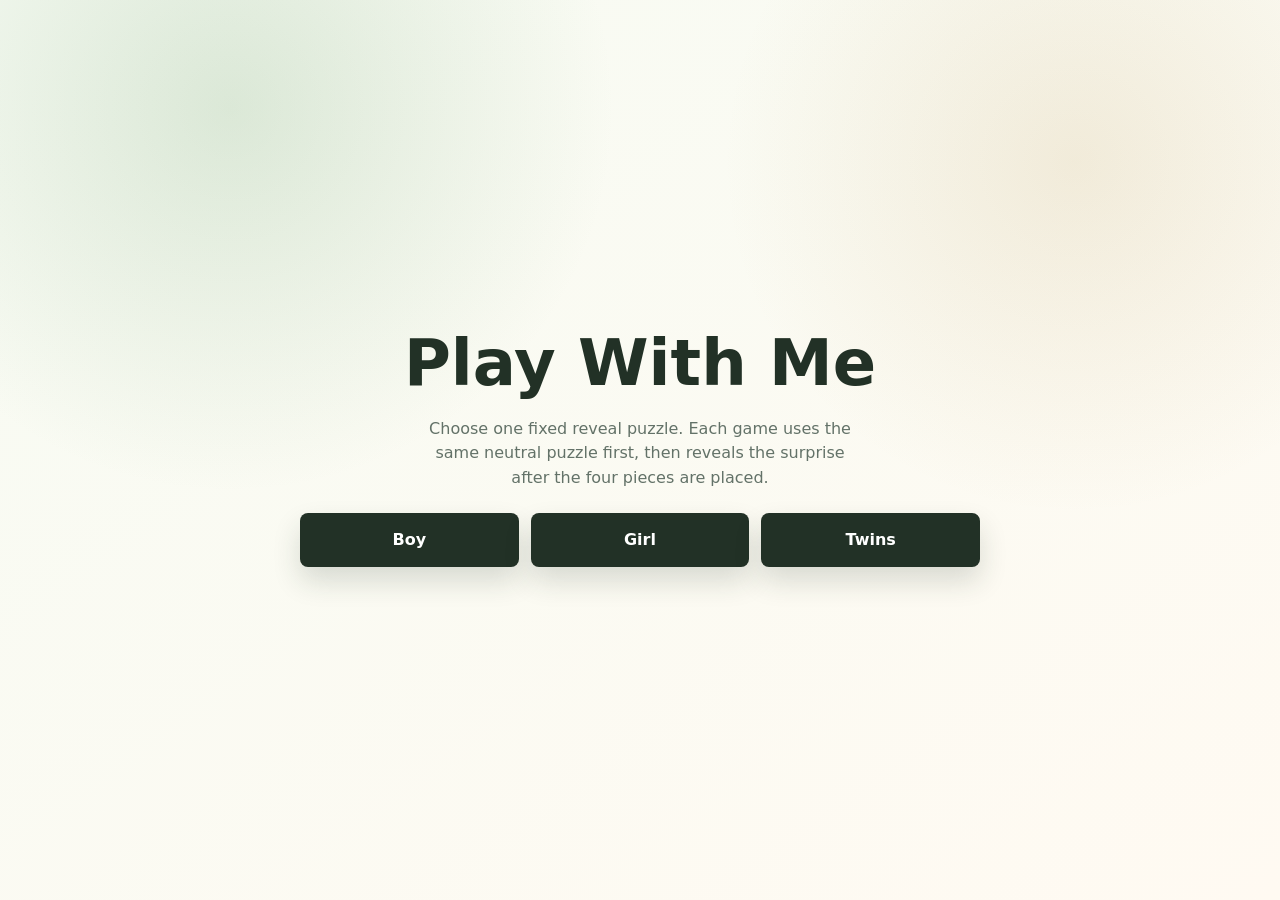
==== commit c135574f: "Add fixed gender reveal variants" ====
--- a/index.html
+++ b/index.html
@@ -3,41 +3,85 @@
 <head>
   <meta charset="utf-8">
   <meta name="viewport" content="width=device-width, initial-scale=1">
-  <title>Let's Play With Me</title>
+  <title>Play With Me - Reveal Puzzles</title>
   <style>
-    html,
-    body {
-      width: 100%;
-      height: 100%;
-      margin: 0;
-      background: #f8fbff;
+    :root {
+      font-family: Inter, ui-sans-serif, system-ui, -apple-system, BlinkMacSystemFont, "Segoe UI", sans-serif;
+      color: #223126;
+      background: #f7fbf3;
     }
 
-    iframe {
-      width: 100%;
-      height: 100%;
-      border: 0;
-      display: block;
-      background: #f8fbff;
+    * {
+      box-sizing: border-box;
     }
 
-    .fallback {
-      min-height: 100%;
+    body {
+      min-height: 100vh;
+      margin: 0;
       display: grid;
       place-items: center;
-      font-family: Arial, sans-serif;
+      padding: 24px;
+      background:
+        radial-gradient(circle at 18% 12%, rgba(126, 172, 126, 0.24), transparent 24rem),
+        radial-gradient(circle at 84% 18%, rgba(181, 141, 66, 0.14), transparent 22rem),
+        linear-gradient(145deg, #f7fbf3, #fffaf2);
     }
 
-    .fallback a {
-      color: #1f2a44;
-      font-weight: 700;
+    main {
+      width: min(680px, 100%);
+      display: grid;
+      gap: 22px;
+      text-align: center;
+    }
+
+    h1 {
+      margin: 0;
+      font-size: clamp(38px, 8vw, 64px);
+      line-height: 0.96;
+      letter-spacing: 0;
+    }
+
+    p {
+      margin: 0 auto;
+      max-width: 44ch;
+      color: #637268;
+      line-height: 1.55;
+    }
+
+    .links {
+      display: grid;
+      grid-template-columns: repeat(3, 1fr);
+      gap: 12px;
+    }
+
+    a {
+      min-height: 54px;
+      display: grid;
+      place-items: center;
+      border-radius: 8px;
+      background: #223126;
+      color: #fff;
+      font-weight: 800;
+      text-decoration: none;
+      box-shadow: 0 14px 28px rgba(34, 49, 38, 0.16);
+    }
+
+    @media (max-width: 560px) {
+      .links {
+        grid-template-columns: 1fr;
+      }
     }
   </style>
 </head>
 <body>
-  <iframe src="https://proposal-game-walid-0728.walid-abouzoul.chatgpt.site/game.html" title="Let's Play With Me" allowfullscreen></iframe>
-  <noscript>
-    <div class="fallback"><a href="https://proposal-game-walid-0728.walid-abouzoul.chatgpt.site/game.html">Start the game</a></div>
-  </noscript>
+  <main>
+    <h1>Play With Me</h1>
+    <p>Choose one fixed reveal puzzle. Each game uses the same neutral puzzle first, then reveals the surprise after the four pieces are placed.</p>
+    <nav class="links" aria-label="Reveal puzzle variants">
+      <a href="./boy/">Boy</a>
+      <a href="./girl/">Girl</a>
+      <a href="./twins/">Twins</a>
+    </nav>
+  </main>
 </body>
 </html>
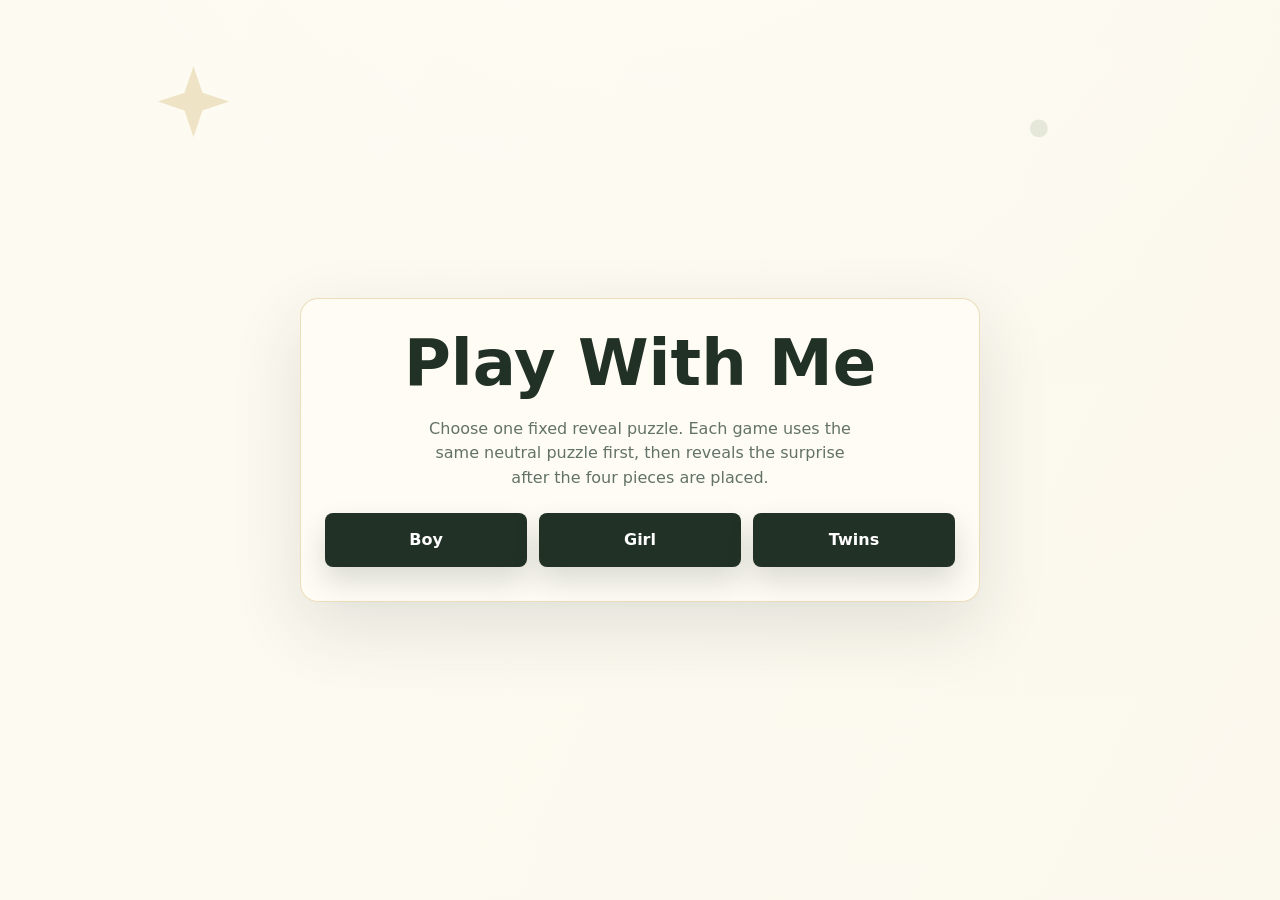
==== commit b485f70b: "Add baby shower background styling" ====
--- a/index.html
+++ b/index.html
@@ -22,9 +22,9 @@
       place-items: center;
       padding: 24px;
       background:
-        radial-gradient(circle at 18% 12%, rgba(126, 172, 126, 0.24), transparent 24rem),
-        radial-gradient(circle at 84% 18%, rgba(181, 141, 66, 0.14), transparent 22rem),
-        linear-gradient(145deg, #f7fbf3, #fffaf2);
+        linear-gradient(rgba(255, 253, 246, 0.64), rgba(255, 253, 246, 0.7)),
+        url("./assets/baby-shower-bg.svg") center / cover no-repeat,
+        linear-gradient(145deg, #fbf7ec, #f3ecdb);
     }
 
     main {
@@ -32,6 +32,11 @@
       display: grid;
       gap: 22px;
       text-align: center;
+      padding: 34px 24px;
+      border: 1px solid rgba(199, 162, 75, 0.34);
+      border-radius: 18px;
+      background: rgba(255, 253, 246, 0.72);
+      box-shadow: 0 24px 70px rgba(34, 49, 38, 0.12);
     }
 
     h1 {
